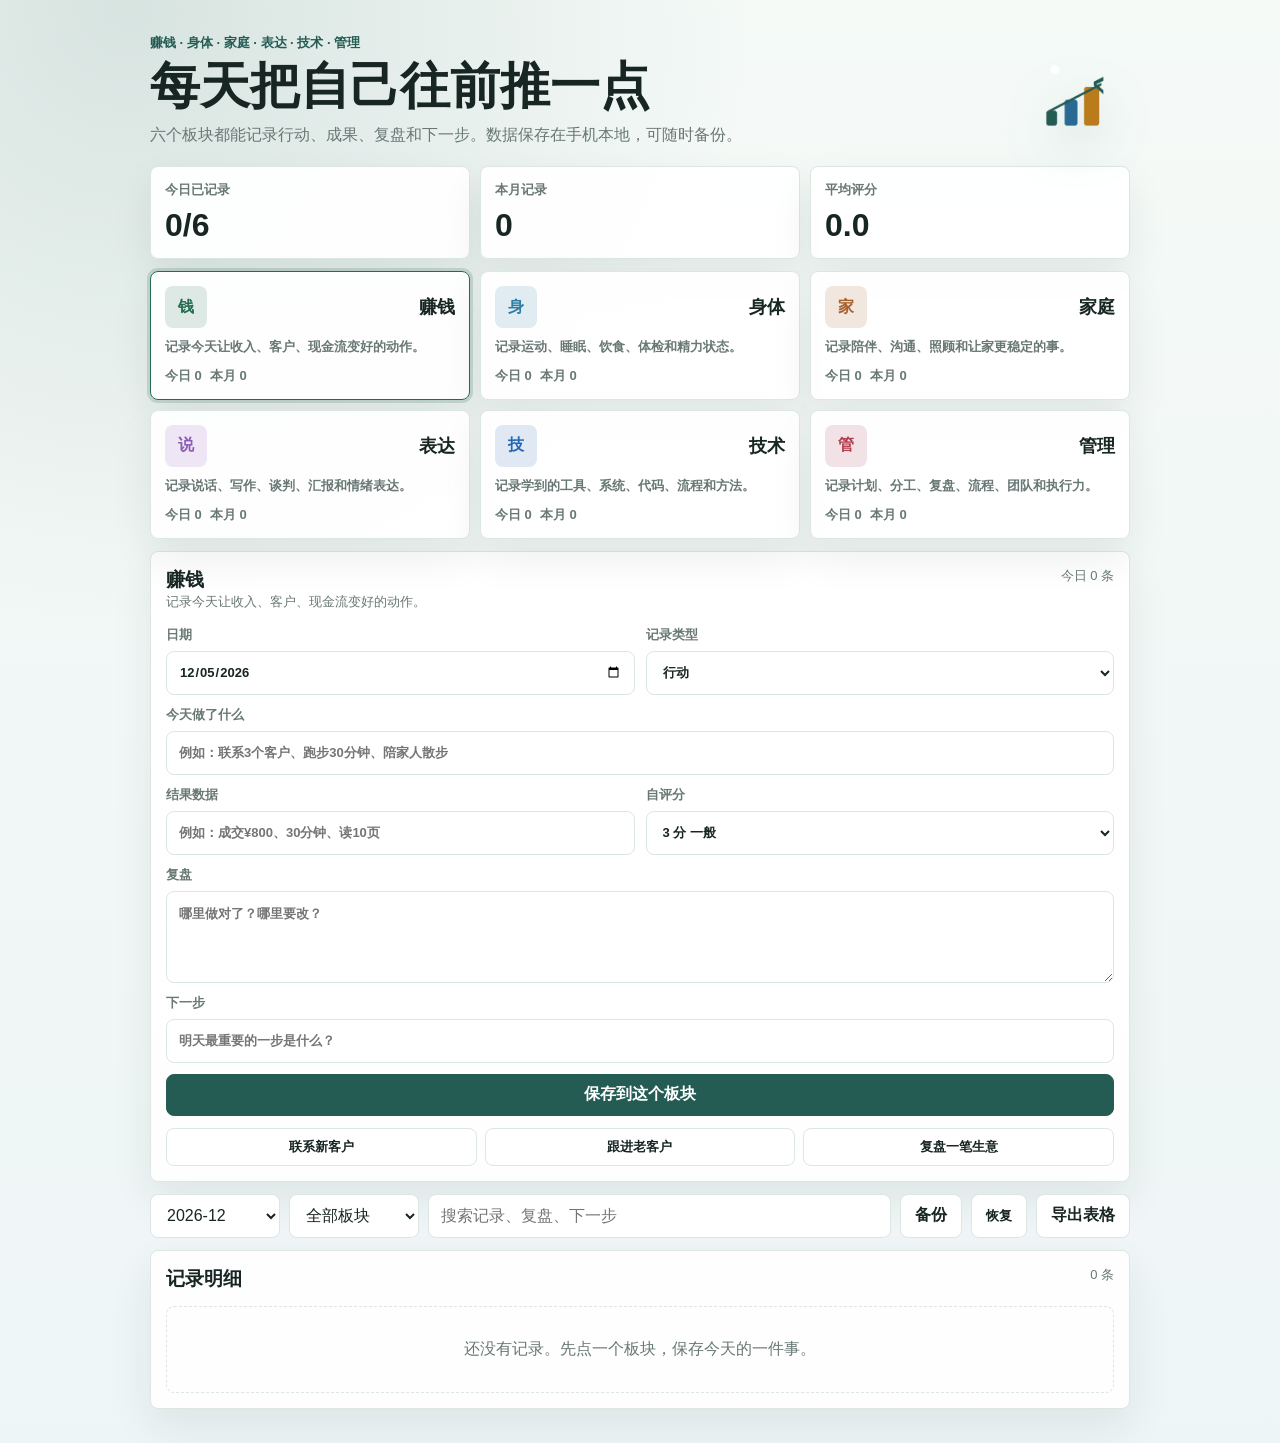
==== growth-tracker/index.html @ 6020a28f "Add growth tracker app" ====
<!doctype html>
<html lang="zh-CN">
  <head>
    <meta charset="UTF-8" />
    <meta name="viewport" content="width=device-width, initial-scale=1.0" />
    <title>六项成长记录</title>
    <meta name="theme-color" content="#245c54" />
    <meta name="apple-mobile-web-app-capable" content="yes" />
    <meta name="apple-mobile-web-app-title" content="成长记录" />
    <link rel="manifest" href="manifest.webmanifest" />
    <link rel="apple-touch-icon" href="icons/icon-192.png" />
    <link rel="stylesheet" href="styles.css" />
  </head>
  <body>
    <main class="app">
      <section class="hero">
        <div>
          <p class="eyebrow">赚钱 · 身体 · 家庭 · 表达 · 技术 · 管理</p>
          <h1>每天把自己往前推一点</h1>
          <p class="hero-text">六个板块都能记录行动、成果、复盘和下一步。数据保存在手机本地，可随时备份。</p>
        </div>
        <img src="icons/growth-512.png" alt="成长记录图标" />
      </section>

      <section class="today-strip" aria-label="今日概览">
        <article>
          <span>今日已记录</span>
          <strong id="todayCount">0/6</strong>
        </article>
        <article>
          <span>本月记录</span>
          <strong id="monthCount">0</strong>
        </article>
        <article>
          <span>平均评分</span>
          <strong id="avgScore">0.0</strong>
        </article>
      </section>

      <section class="board-grid" id="boardGrid" aria-label="六个成长板块"></section>

      <section class="record-panel">
        <div class="panel-title">
          <div>
            <h2 id="activeTitle">赚钱</h2>
            <p id="activePrompt">记录今天让收入、客户、现金流变好的动作。</p>
          </div>
          <span id="activeBadge">今日 0 条</span>
        </div>

        <form id="recordForm">
          <label>
            日期
            <input id="date" type="date" required />
          </label>
          <label>
            记录类型
            <select id="kind">
              <option>行动</option>
              <option>成果</option>
              <option>问题</option>
              <option>学习</option>
              <option>复盘</option>
            </select>
          </label>
          <label class="full">
            今天做了什么
            <input id="title" type="text" maxlength="60" placeholder="例如：联系3个客户、跑步30分钟、陪家人散步" required />
          </label>
          <label>
            结果数据
            <input id="metric" type="text" maxlength="40" placeholder="例如：成交¥800、30分钟、读10页" />
          </label>
          <label>
            自评分
            <select id="score">
              <option value="5">5 分 很好</option>
              <option value="4">4 分 不错</option>
              <option value="3" selected>3 分 一般</option>
              <option value="2">2 分 欠缺</option>
              <option value="1">1 分 没做好</option>
            </select>
          </label>
          <label class="full">
            复盘
            <textarea id="note" maxlength="300" placeholder="哪里做对了？哪里要改？"></textarea>
          </label>
          <label class="full">
            下一步
            <input id="next" type="text" maxlength="100" placeholder="明天最重要的一步是什么？" />
          </label>
          <button class="primary full" type="submit">保存到这个板块</button>
        </form>

        <div class="template-row" id="templateRow"></div>
      </section>

      <section class="tools">
        <select id="monthFilter" aria-label="月份筛选"></select>
        <select id="areaFilter" aria-label="板块筛选">
          <option value="all">全部板块</option>
        </select>
        <input id="search" type="search" placeholder="搜索记录、复盘、下一步" />
        <button id="exportJson" type="button">备份</button>
        <label class="import-button">
          恢复
          <input id="importJson" type="file" accept=".json,application/json" />
        </label>
        <button id="exportCsv" type="button">导出表格</button>
      </section>

      <section class="records-panel">
        <div class="panel-title">
          <h2>记录明细</h2>
          <span id="recordCount">0 条</span>
        </div>
        <div id="records" class="records"></div>
      </section>
    </main>

    <template id="recordTemplate">
      <article class="record">
        <div class="record-icon"></div>
        <div class="record-main">
          <strong class="record-title"></strong>
          <span class="record-meta"></span>
          <p class="record-note"></p>
          <p class="record-next"></p>
        </div>
        <div class="record-score"></div>
        <button class="delete" type="button" title="删除">×</button>
      </article>
    </template>

    <script src="app.js"></script>
  </body>
</html>
---- growth-tracker/styles.css ----
:root {
  --bg: #f3f7f4;
  --panel: #ffffff;
  --ink: #172523;
  --muted: #697875;
  --line: #dce7e2;
  --green: #245c54;
  --blue: #286a91;
  --red: #c5493d;
  --amber: #b97b1c;
  --shadow: 0 18px 42px rgba(23, 37, 35, 0.08);
}

* {
  box-sizing: border-box;
}

body {
  margin: 0;
  min-height: 100vh;
  background:
    radial-gradient(circle at 10% 0%, rgba(36, 92, 84, 0.14), transparent 34%),
    linear-gradient(180deg, #f5faf7 0%, #eef5f6 100%);
  color: var(--ink);
  font-family: -apple-system, BlinkMacSystemFont, "Segoe UI", sans-serif;
}

button,
input,
select,
textarea {
  font: inherit;
}

button,
.import-button {
  min-height: 42px;
  border: 1px solid var(--line);
  border-radius: 8px;
  background: #fff;
  color: var(--ink);
  padding: 0 14px;
  font-weight: 750;
  cursor: pointer;
}

input,
select,
textarea {
  width: 100%;
  border: 1px solid var(--line);
  border-radius: 8px;
  background: #fff;
  color: var(--ink);
  outline: none;
}

input,
select {
  min-height: 44px;
  padding: 0 12px;
}

textarea {
  min-height: 92px;
  padding: 12px;
  resize: vertical;
  line-height: 1.55;
}

input:focus,
select:focus,
textarea:focus {
  border-color: var(--green);
  box-shadow: 0 0 0 3px rgba(36, 92, 84, 0.13);
}

label {
  display: grid;
  gap: 7px;
  color: var(--muted);
  font-size: 13px;
  font-weight: 750;
}

h1,
h2,
p {
  margin: 0;
}

h1 {
  font-size: clamp(32px, 8vw, 50px);
  line-height: 1.05;
  letter-spacing: 0;
}

h2 {
  font-size: 19px;
}

.app {
  width: min(980px, calc(100% - 22px));
  margin: 0 auto;
  padding: 16px 0 34px;
}

.hero {
  min-height: 150px;
  display: grid;
  grid-template-columns: minmax(0, 1fr) 112px;
  align-items: center;
  gap: 14px;
}

.hero img {
  width: 108px;
  height: 108px;
  filter: drop-shadow(0 18px 24px rgba(36, 92, 84, 0.18));
}

.eyebrow {
  margin: 0 0 8px;
  color: var(--green);
  font-size: 13px;
  font-weight: 850;
}

.hero-text {
  margin-top: 10px;
  color: var(--muted);
  line-height: 1.55;
}

.today-strip {
  display: grid;
  grid-template-columns: repeat(3, 1fr);
  gap: 10px;
  margin-bottom: 12px;
}

.today-strip article,
.board-card,
.record-panel,
.records-panel {
  background: rgba(255, 255, 255, 0.95);
  border: 1px solid var(--line);
  border-radius: 8px;
  box-shadow: var(--shadow);
}

.today-strip article {
  padding: 14px;
}

.today-strip span {
  display: block;
  color: var(--muted);
  font-size: 13px;
  font-weight: 750;
  margin-bottom: 8px;
}

.today-strip strong {
  font-size: clamp(22px, 6vw, 32px);
}

.board-grid {
  display: grid;
  grid-template-columns: repeat(3, 1fr);
  gap: 10px;
}

.board-card {
  display: grid;
  gap: 10px;
  padding: 14px;
  text-align: left;
  min-height: 128px;
}

.board-card.active {
  border-color: var(--area);
  box-shadow: 0 18px 42px rgba(23, 37, 35, 0.08), 0 0 0 3px color-mix(in srgb, var(--area) 18%, transparent);
}

.board-head {
  display: flex;
  align-items: center;
  justify-content: space-between;
  gap: 8px;
}

.board-icon {
  width: 42px;
  height: 42px;
  display: grid;
  place-items: center;
  border-radius: 8px;
  background: color-mix(in srgb, var(--area) 15%, white);
  color: var(--area);
  font-weight: 900;
}

.board-card h3 {
  margin: 0;
  font-size: 18px;
}

.board-card p {
  color: var(--muted);
  line-height: 1.45;
  font-size: 13px;
}

.board-stats {
  display: flex;
  gap: 8px;
  color: var(--muted);
  font-size: 13px;
  font-weight: 750;
}

.record-panel,
.records-panel {
  margin-top: 12px;
  padding: 15px;
}

.panel-title {
  display: flex;
  align-items: start;
  justify-content: space-between;
  gap: 12px;
  margin-bottom: 14px;
}

.panel-title p,
.panel-title span {
  color: var(--muted);
  font-size: 13px;
  line-height: 1.45;
}

#recordForm {
  display: grid;
  grid-template-columns: repeat(2, 1fr);
  gap: 11px;
}

.full {
  grid-column: 1 / -1;
}

.primary {
  background: var(--green);
  border-color: var(--green);
  color: #fff;
}

.template-row {
  display: grid;
  grid-template-columns: repeat(3, 1fr);
  gap: 8px;
  margin-top: 12px;
}

.template-row button {
  min-height: 38px;
  font-size: 13px;
  padding: 0 10px;
}

.tools {
  display: grid;
  grid-template-columns: 130px 130px minmax(0, 1fr) auto auto auto;
  gap: 9px;
  margin-top: 12px;
}

.import-button {
  display: inline-flex;
  align-items: center;
  justify-content: center;
}

.import-button input {
  display: none;
}

.records {
  display: grid;
  gap: 9px;
}

.record {
  display: grid;
  grid-template-columns: 44px minmax(0, 1fr) 48px 34px;
  gap: 10px;
  align-items: start;
  padding: 11px;
  border: 1px solid var(--line);
  border-radius: 8px;
  background: #fbfefd;
}

.record-icon {
  width: 44px;
  height: 44px;
  display: grid;
  place-items: center;
  border-radius: 8px;
  background: color-mix(in srgb, var(--record-color) 15%, white);
  color: var(--record-color);
  font-weight: 900;
}

.record-main {
  min-width: 0;
}

.record-title,
.record-meta,
.record-note,
.record-next {
  overflow-wrap: anywhere;
}

.record-meta {
  display: block;
  margin-top: 4px;
  color: var(--muted);
  font-size: 13px;
}

.record-note,
.record-next {
  margin-top: 7px;
  color: var(--muted);
  font-size: 13px;
  line-height: 1.5;
}

.record-next {
  color: var(--green);
  font-weight: 700;
}

.record-score {
  min-height: 34px;
  display: grid;
  place-items: center;
  border-radius: 8px;
  background: #f3f7f4;
  font-weight: 900;
}

.delete {
  width: 34px;
  min-height: 34px;
  padding: 0;
  color: var(--red);
}

.empty {
  padding: 32px 12px;
  text-align: center;
  color: var(--muted);
  border: 1px dashed var(--line);
  border-radius: 8px;
}

@media (max-width: 820px) {
  .board-grid,
  .tools {
    grid-template-columns: 1fr 1fr;
  }

  .tools input,
  .tools button,
  .tools .import-button {
    min-width: 0;
  }
}

@media (max-width: 560px) {
  .app {
    width: min(100% - 18px, 980px);
    padding-top: 10px;
  }

  .hero {
    min-height: 130px;
    grid-template-columns: minmax(0, 1fr) 78px;
  }

  .hero img {
    width: 76px;
    height: 76px;
  }

  .today-strip,
  .board-grid,
  #recordForm,
  .template-row,
  .tools {
    grid-template-columns: 1fr;
  }

  .record {
    grid-template-columns: 42px minmax(0, 1fr) 42px;
  }

  .delete {
    grid-column: 3;
  }
}
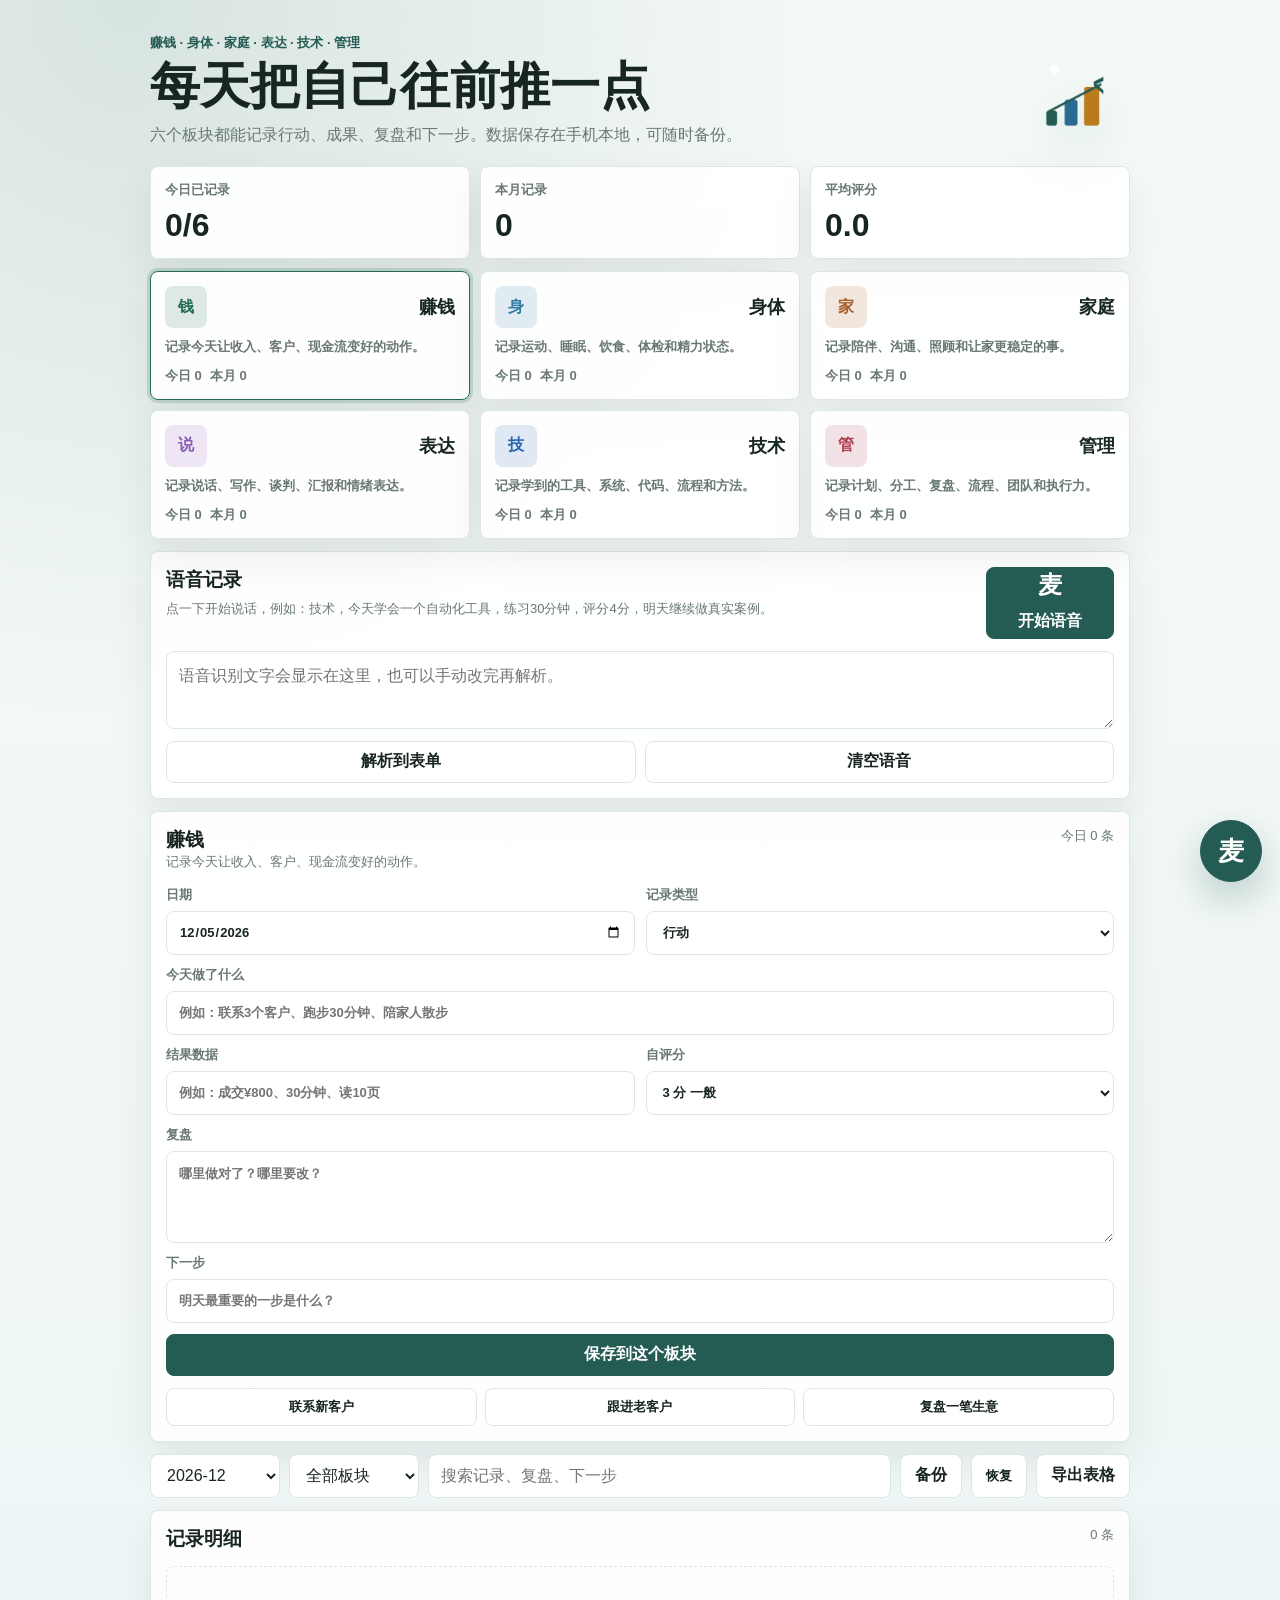
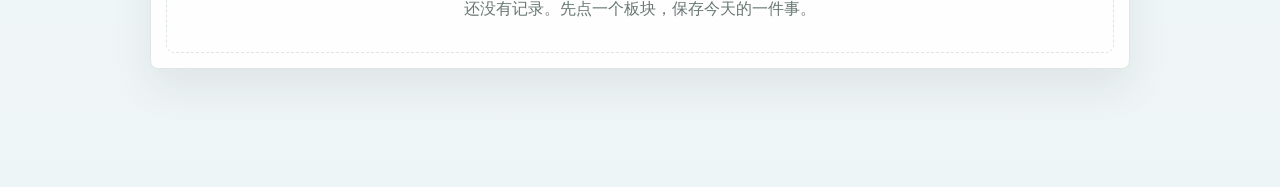
==== commit 2a1fd0cf: "Add voice capture to growth tracker" ====
--- a/growth-tracker/index.html
+++ b/growth-tracker/index.html
@@ -38,6 +38,22 @@
       </section>
 
       <section class="board-grid" id="boardGrid" aria-label="六个成长板块"></section>
+
+      <section class="voice-panel">
+        <div>
+          <h2>语音记录</h2>
+          <p id="voiceStatus">点一下开始说话，例如：技术，今天学会一个自动化工具，练习30分钟，评分4分，明天继续做真实案例。</p>
+        </div>
+        <button id="voiceButton" class="voice-button" type="button">
+          <span id="voiceIcon">麦</span>
+          <strong id="voiceLabel">开始语音</strong>
+        </button>
+        <textarea id="voiceText" placeholder="语音识别文字会显示在这里，也可以手动改完再解析。"></textarea>
+        <div class="voice-actions">
+          <button id="parseVoice" type="button">解析到表单</button>
+          <button id="clearVoice" type="button">清空语音</button>
+        </div>
+      </section>
 
       <section class="record-panel">
         <div class="panel-title">
@@ -118,6 +134,8 @@
       </section>
     </main>
 
+    <button id="floatingVoice" class="floating-voice" type="button" title="语音记录">麦</button>
+
     <template id="recordTemplate">
       <article class="record">
         <div class="record-icon"></div>
--- a/growth-tracker/styles.css
+++ b/growth-tracker/styles.css
@@ -18,6 +18,7 @@
 body {
   margin: 0;
   min-height: 100vh;
+  padding-bottom: 84px;
   background:
     radial-gradient(circle at 10% 0%, rgba(36, 92, 84, 0.14), transparent 34%),
     linear-gradient(180deg, #f5faf7 0%, #eef5f6 100%);
@@ -141,6 +142,7 @@
 
 .today-strip article,
 .board-card,
+.voice-panel,
 .record-panel,
 .records-panel {
   background: rgba(255, 255, 255, 0.95);
@@ -219,6 +221,77 @@
   color: var(--muted);
   font-size: 13px;
   font-weight: 750;
+}
+
+.voice-panel {
+  display: grid;
+  grid-template-columns: minmax(0, 1fr) 128px;
+  gap: 12px;
+  align-items: start;
+  margin-top: 12px;
+  padding: 15px;
+}
+
+.voice-panel h2 {
+  margin-bottom: 6px;
+}
+
+.voice-panel p {
+  color: var(--muted);
+  font-size: 13px;
+  line-height: 1.5;
+}
+
+.voice-button {
+  min-height: 72px;
+  display: grid;
+  place-items: center;
+  gap: 3px;
+  background: var(--green);
+  border-color: var(--green);
+  color: #fff;
+}
+
+.voice-button span {
+  font-size: 24px;
+  line-height: 1;
+}
+
+.voice-button.listening,
+.floating-voice.listening {
+  background: var(--red);
+  border-color: var(--red);
+}
+
+.voice-panel textarea {
+  grid-column: 1 / -1;
+  min-height: 78px;
+}
+
+.voice-actions {
+  grid-column: 1 / -1;
+  display: grid;
+  grid-template-columns: 1fr 1fr;
+  gap: 9px;
+}
+
+.floating-voice {
+  position: fixed;
+  right: 18px;
+  bottom: 18px;
+  z-index: 20;
+  width: 62px;
+  height: 62px;
+  min-height: 62px;
+  padding: 0;
+  display: grid;
+  place-items: center;
+  border-radius: 50%;
+  background: var(--green);
+  border-color: var(--green);
+  color: #fff;
+  font-size: 26px;
+  box-shadow: 0 16px 38px rgba(36, 92, 84, 0.28);
 }
 
 .record-panel,
@@ -401,12 +474,17 @@
 
   .today-strip,
   .board-grid,
+  .voice-panel,
   #recordForm,
   .template-row,
   .tools {
     grid-template-columns: 1fr;
   }
 
+  .voice-actions {
+    grid-template-columns: 1fr;
+  }
+
   .record {
     grid-template-columns: 42px minmax(0, 1fr) 42px;
   }
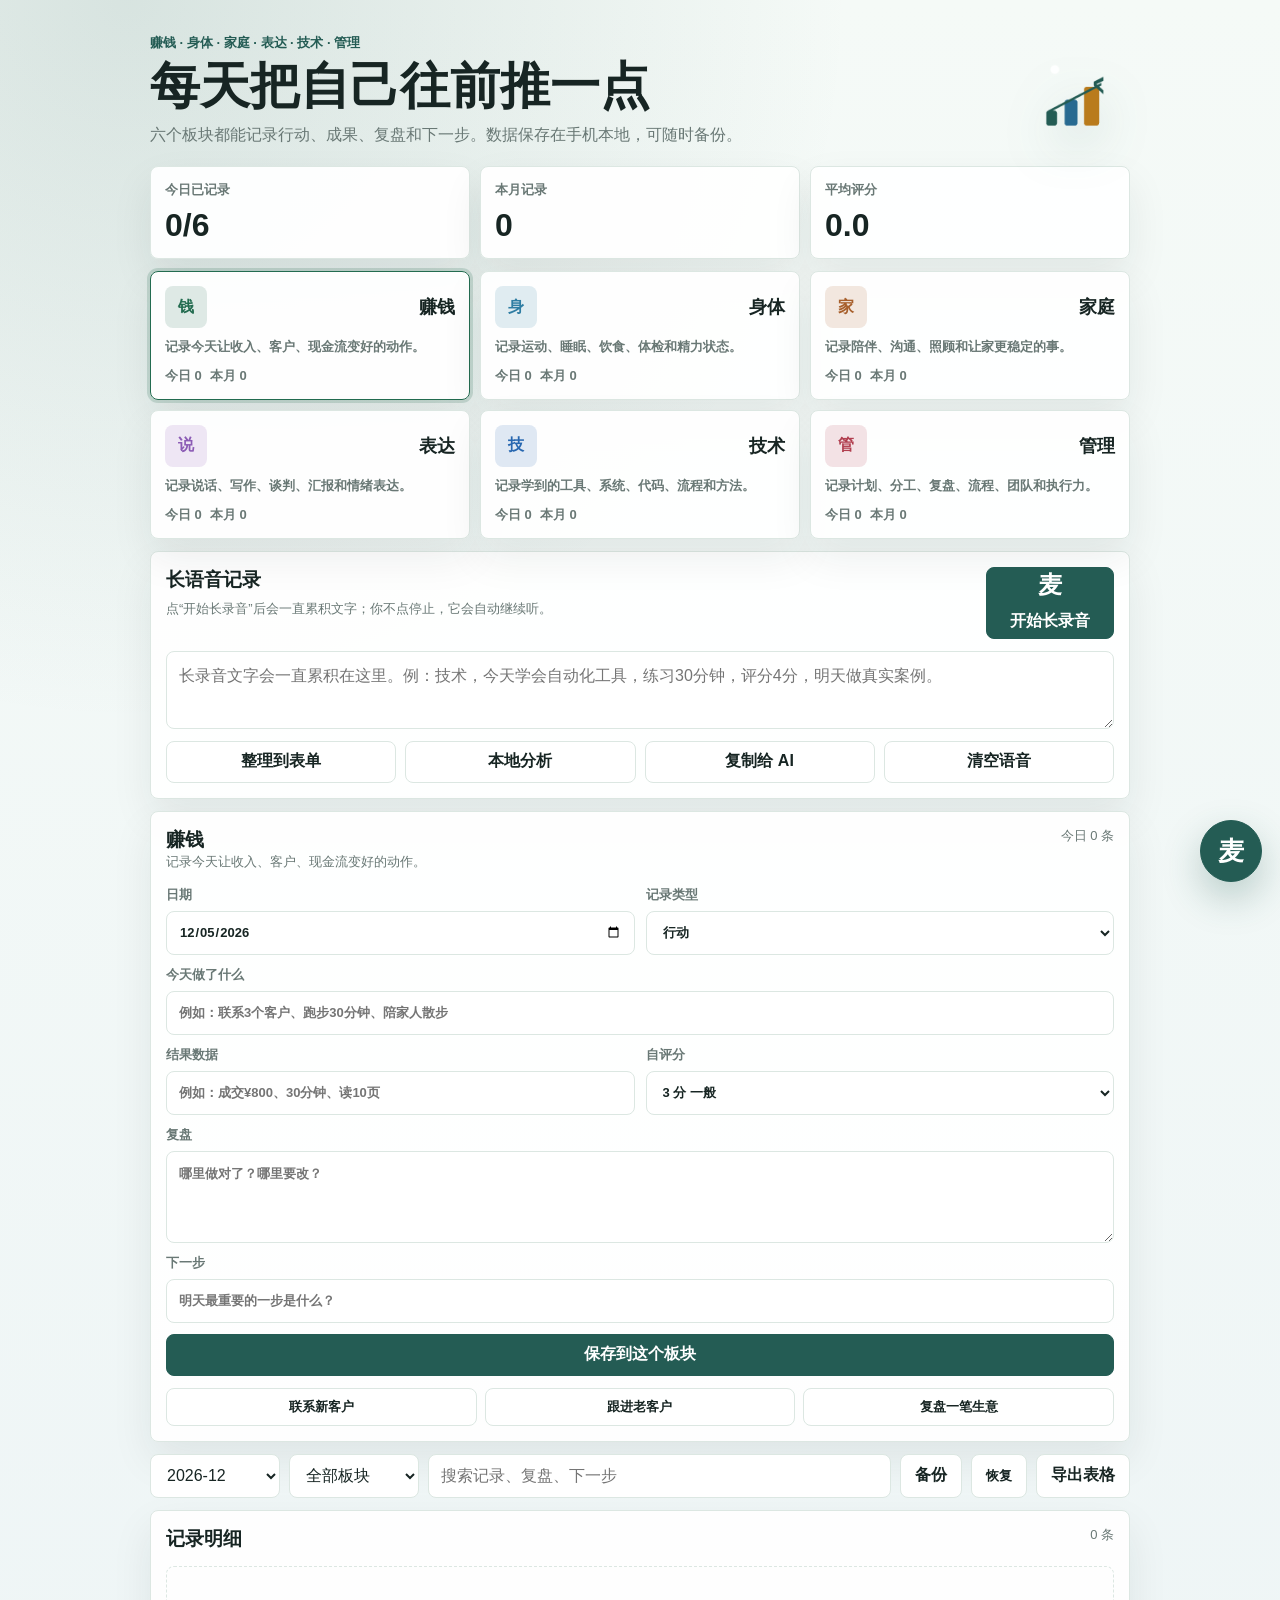
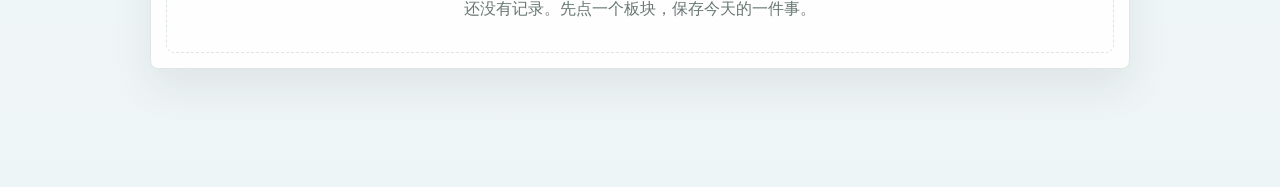
==== commit 87c76c29: "Improve growth tracker long voice notes" ====
--- a/growth-tracker/index.html
+++ b/growth-tracker/index.html
@@ -9,7 +9,7 @@
     <meta name="apple-mobile-web-app-title" content="成长记录" />
     <link rel="manifest" href="manifest.webmanifest" />
     <link rel="apple-touch-icon" href="icons/icon-192.png" />
-    <link rel="stylesheet" href="styles.css" />
+    <link rel="stylesheet" href="styles.css?v=4" />
   </head>
   <body>
     <main class="app">
@@ -41,17 +41,26 @@
 
       <section class="voice-panel">
         <div>
-          <h2>语音记录</h2>
-          <p id="voiceStatus">点一下开始说话，例如：技术，今天学会一个自动化工具，练习30分钟，评分4分，明天继续做真实案例。</p>
+          <h2>长语音记录</h2>
+          <p id="voiceStatus">点“开始长录音”后会一直累积文字；你不点停止，它会自动继续听。</p>
         </div>
         <button id="voiceButton" class="voice-button" type="button">
           <span id="voiceIcon">麦</span>
-          <strong id="voiceLabel">开始语音</strong>
+          <strong id="voiceLabel">开始长录音</strong>
         </button>
-        <textarea id="voiceText" placeholder="语音识别文字会显示在这里，也可以手动改完再解析。"></textarea>
+        <textarea id="voiceText" placeholder="长录音文字会一直累积在这里。例：技术，今天学会自动化工具，练习30分钟，评分4分，明天做真实案例。"></textarea>
         <div class="voice-actions">
-          <button id="parseVoice" type="button">解析到表单</button>
+          <button id="parseVoice" type="button">整理到表单</button>
+          <button id="analyzeVoice" type="button">本地分析</button>
+          <button id="copyAiPrompt" type="button">复制给 AI</button>
           <button id="clearVoice" type="button">清空语音</button>
+        </div>
+        <div id="analysisBox" class="analysis-box" hidden>
+          <div class="panel-title">
+            <h3>分析草稿</h3>
+            <span>可复制到 AI 模型继续分析</span>
+          </div>
+          <pre id="analysisOutput"></pre>
         </div>
       </section>
 
@@ -150,6 +159,6 @@
       </article>
     </template>
 
-    <script src="app.js"></script>
+    <script src="app.js?v=4"></script>
   </body>
 </html>
--- a/growth-tracker/styles.css
+++ b/growth-tracker/styles.css
@@ -271,8 +271,30 @@
 .voice-actions {
   grid-column: 1 / -1;
   display: grid;
-  grid-template-columns: 1fr 1fr;
+  grid-template-columns: repeat(4, 1fr);
   gap: 9px;
+}
+
+.analysis-box {
+  grid-column: 1 / -1;
+  border: 1px solid var(--line);
+  border-radius: 8px;
+  background: #fbfefd;
+  padding: 12px;
+}
+
+.analysis-box h3 {
+  margin: 0;
+  font-size: 16px;
+}
+
+.analysis-box pre {
+  margin: 0;
+  white-space: pre-wrap;
+  word-break: break-word;
+  color: var(--ink);
+  font: inherit;
+  line-height: 1.6;
 }
 
 .floating-voice {
